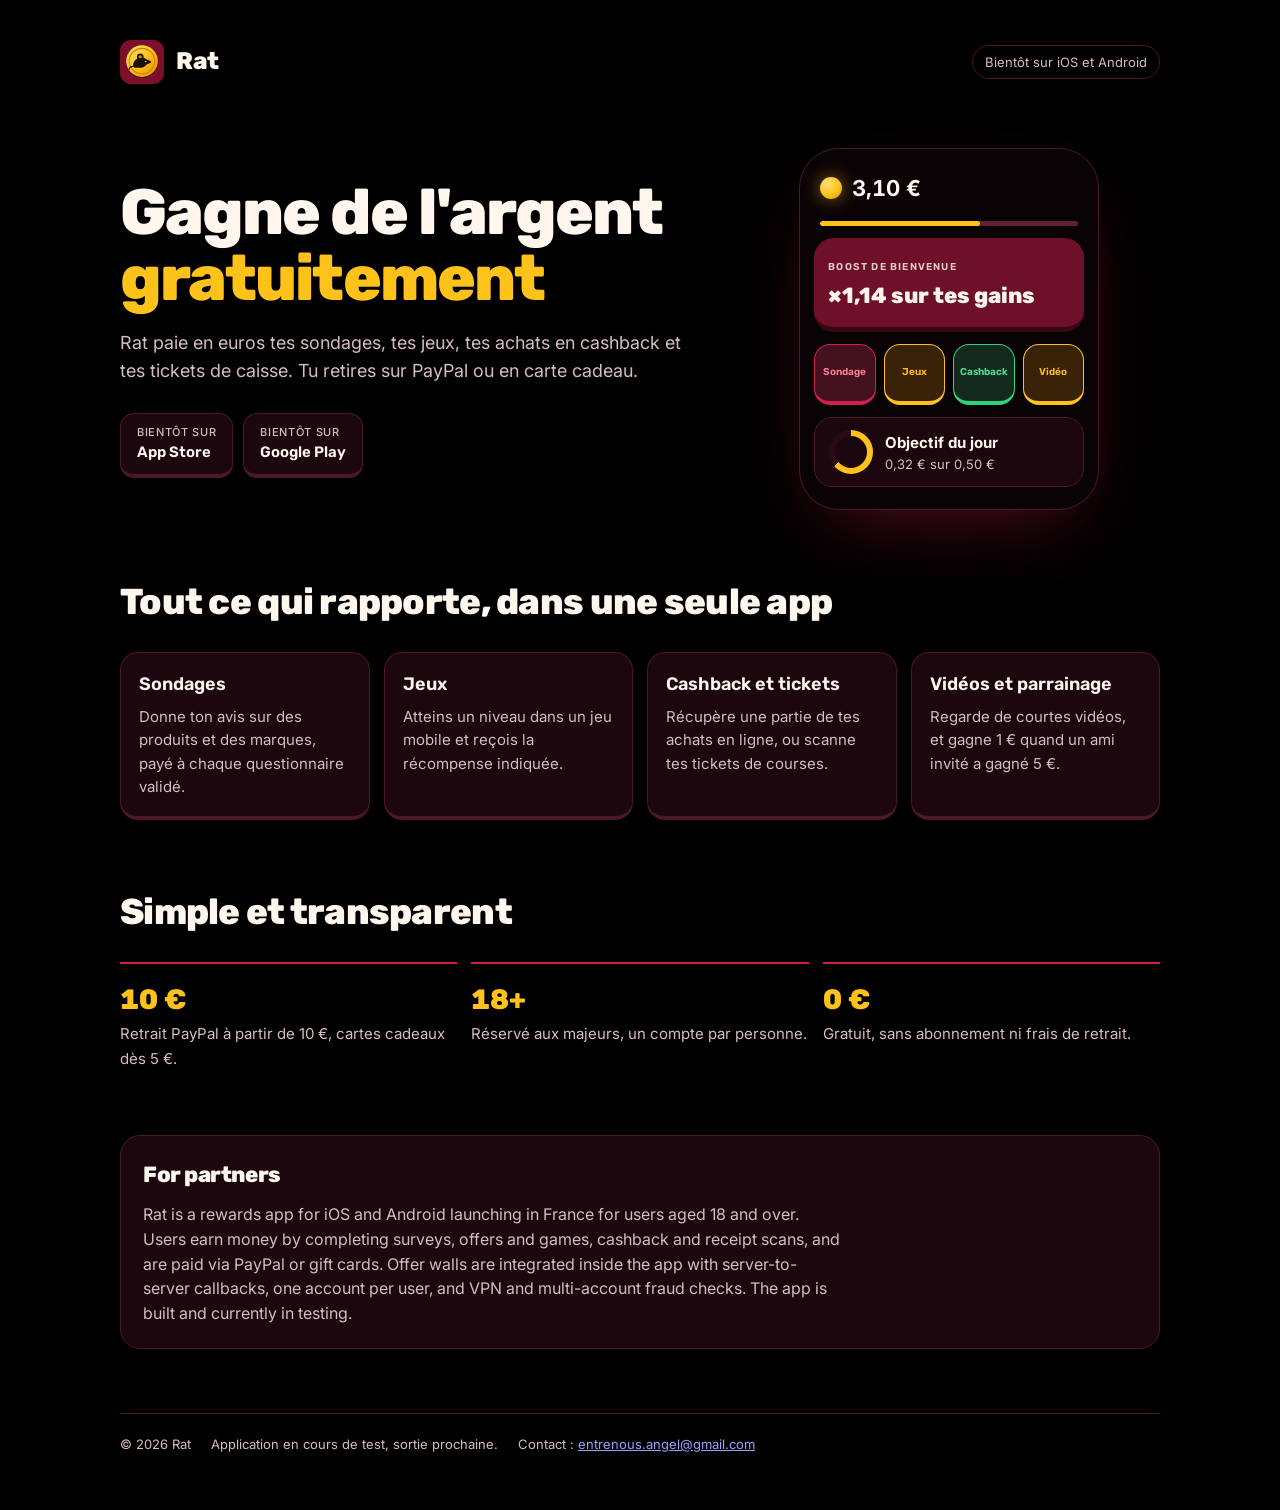
==== index.html @ 5dd68156 "Ajoute le contact" ====
<!doctype html>
<html lang="fr">
<head>
<meta charset="utf-8">
<meta name="viewport" content="width=device-width, initial-scale=1, viewport-fit=cover">
<meta name="description" content="Rat : gagne de l'argent gratuitement avec des sondages, des jeux, du cashback et des tickets de caisse.">
<title>Rat</title>
<link rel="preconnect" href="https://fonts.googleapis.com">
<link rel="stylesheet" href="https://fonts.googleapis.com/css2?family=Rubik:wght@600;800&family=Inter:wght@400;500;700&display=swap">
<style>
/* Mise en page : une colonne étroite façon fiche d'app, héros à gauche, maquette du téléphone à droite sur grand écran */
:root {
  color-scheme: dark;
  --bg: #000000;
  --card: #1C070E;
  --line: #4A1828;
  --cherry: #D02249;
  --wine: #6E1029;
  --gold: #FFC21A;
  --text: #FFF7EE;
  --muted: #D6BCC3;
  --display: "Rubik", "Arial Rounded MT Bold", system-ui, sans-serif;
  --body: "Inter", system-ui, -apple-system, "Segoe UI", sans-serif;
}
* { box-sizing: border-box; }
body { margin: 0; background: var(--bg); color: var(--text); font-family: var(--body); font-size: 16px; line-height: 1.55; padding-inline: 20px; padding-block: 0; }
.wrap { max-width: 1040px; margin: 0 auto; display: grid; gap: 64px; padding-block: 40px 56px; }
header { display: flex; align-items: center; gap: 12px; }
header .name { font-family: var(--display); font-weight: 800; font-size: 24px; letter-spacing: -0.02em; }
.badge { margin-left: auto; font-size: 13px; color: var(--muted); border: 1px solid var(--line); border-radius: 999px; padding: 6px 12px; }
.hero { display: grid; grid-template-columns: 1.15fr 0.85fr; gap: 48px; align-items: center; }
.hero > * { min-width: 0; }
h1 { font-family: var(--display); font-weight: 800; font-size: clamp(38px, 6vw, 64px); line-height: 1.02; letter-spacing: -0.03em; margin: 0 0 18px; text-wrap: balance; }
h1 em { font-style: normal; color: var(--gold); }
.lead { font-size: 18px; color: var(--muted); max-width: 34em; margin: 0 0 28px; }
.stores { display: flex; flex-wrap: wrap; gap: 10px; }
.store { background: var(--card); border: 1px solid var(--line); border-bottom-width: 4px; border-radius: 14px; padding: 10px 16px; font-family: var(--display); font-weight: 600; font-size: 15px; }
.store small { display: block; font-family: var(--body); font-weight: 500; font-size: 11px; color: var(--muted); letter-spacing: .06em; text-transform: uppercase; }
/* Maquette de l'écran Gagner */
.phone { justify-self: center; width: min(300px, 100%); background: #0a0306; border: 1px solid var(--line); border-radius: 40px; padding: 18px 14px 22px; display: grid; gap: 12px; box-shadow: 0 30px 80px -30px rgba(208,34,73,.45); }
.bal { display: flex; align-items: center; gap: 10px; padding: 4px 6px; }
.coin { width: 22px; height: 22px; border-radius: 50%; background: radial-gradient(circle at 35% 30%, #FFE27A, var(--gold) 55%, #D99A00); box-shadow: 0 0 18px rgba(255,194,26,.55); }
.bal b { font-family: var(--body); font-weight: 700; font-size: 22px; font-variant-numeric: tabular-nums; }
.bar { height: 5px; border-radius: 5px; background: #5E2234; overflow: hidden; margin: 0 6px; }
.bar i { display: block; height: 100%; width: 62%; background: var(--gold); border-radius: 5px; animation: fill 1.6s cubic-bezier(.2,.8,.2,1) both; }
.boost { background: var(--wine); border-radius: 20px; border-bottom: 5px solid #3A0714; padding: 14px; position: relative; overflow: hidden; }
.boost small { font-family: var(--display); font-weight: 600; font-size: 10px; letter-spacing: .12em; color: rgba(255,247,238,.8); }
.boost strong { display: block; font-family: var(--display); font-weight: 800; font-size: 22px; margin-top: 2px; }
.boost::after { content: ""; position: absolute; top: -40px; bottom: -40px; width: 50px; left: -80px; background: rgba(255,255,255,.16); transform: rotate(18deg); animation: shine 4s ease-in-out 1s infinite; }
.quick { display: grid; grid-template-columns: repeat(4, 1fr); gap: 8px; }
.quick span { aspect-ratio: 1; border-radius: 16px; display: grid; place-items: center; font-family: var(--display); font-weight: 600; font-size: 10px; border: 1px solid; border-bottom-width: 4px; }
.q1 { background: #43111F; border-color: var(--cherry) !important; color: #ff7d96; }
.q2 { background: #3A2208; border-color: var(--gold) !important; color: var(--gold); }
.q3 { background: #132A1C; border-color: #2BD47D !important; color: #4BE395; }
.q4 { background: #3A2208; border-color: var(--gold) !important; color: var(--gold); }
.goal { background: var(--card); border: 1px solid var(--line); border-radius: 18px; padding: 12px 14px; display: flex; gap: 12px; align-items: center; font-size: 13px; color: var(--muted); }
.ring { width: 44px; height: 44px; border-radius: 50%; background: conic-gradient(var(--gold) 0 64%, #2A0B15 64% 100%); display: grid; place-items: center; flex: none; }
.ring::before { content: ""; width: 32px; height: 32px; border-radius: 50%; background: var(--card); }
.goal b { display: block; color: var(--text); font-size: 15px; }
/* Façons de gagner */
section h2 { font-family: var(--display); font-weight: 800; font-size: clamp(26px, 3.6vw, 36px); letter-spacing: -0.02em; margin: 0 0 22px; }
.ways { display: grid; grid-template-columns: repeat(auto-fit, minmax(210px, 1fr)); gap: 14px; }
.way { background: var(--card); border: 1px solid var(--line); border-bottom-width: 4px; border-radius: 18px; padding: 18px; }
.way h3 { font-family: var(--display); font-weight: 600; font-size: 18px; margin: 0 0 6px; }
.way p { margin: 0; color: var(--muted); font-size: 15px; }
.facts { display: grid; grid-template-columns: repeat(auto-fit, minmax(200px, 1fr)); gap: 14px; }
.fact { border-top: 2px solid var(--cherry); padding-top: 14px; }
.fact b { font-family: var(--display); font-weight: 800; font-size: 28px; color: var(--gold); display: block; font-variant-numeric: tabular-nums; }
.fact span { color: var(--muted); font-size: 15px; }
.partners { background: var(--card); border: 1px solid var(--line); border-radius: 20px; padding: 22px; }
.partners p { margin: 0; color: var(--muted); max-width: 70ch; }
.partners h2 { font-size: 22px; margin-bottom: 10px; }
footer { color: var(--muted); font-size: 13px; display: flex; flex-wrap: wrap; gap: 8px 20px; border-top: 1px solid var(--line); padding-top: 20px; }
@keyframes fill { from { width: 0; } }
@keyframes shine { 0% { left: -80px; } 30%, 100% { left: 120%; } }
@media (prefers-reduced-motion: reduce) { .bar i, .boost::after { animation: none; } }
@media (max-width: 760px) { .hero { grid-template-columns: 1fr; } .wrap { gap: 48px; } }
</style>
</head>
<body>

<div class="wrap">
  <header>
    <svg width="44" height="44" viewBox="0 0 100 100" aria-hidden="true" style="border-radius:11px">
      <defs><linearGradient id="g" x1="0" y1="0" x2="1" y2="1"><stop offset="0" stop-color="#FFE27A"/><stop offset=".5" stop-color="#FFC21A"/><stop offset="1" stop-color="#E08E00"/></linearGradient></defs>
      <rect width="100" height="100" fill="#7D0F2B"/>
      <circle cx="50" cy="50" r="36" fill="#45071A"/><circle cx="50" cy="48" r="36" fill="url(#g)"/>
      <circle cx="50" cy="48" r="29" fill="none" stroke="#C98200" stroke-width="2.5"/>
      <path d="M30 58c0-10 8-18 19-18 4 0 7 1 10 3l9 4c3 1 4 4 1 5l-8 3c-3 5-8 8-14 8H34c-2 0-4-2-4-5z" fill="#1A1206"/>
      <circle cx="46" cy="38" r="7.5" fill="#1A1206"/><circle cx="46" cy="38" r="3.5" fill="#E08E00"/><circle cx="58" cy="49" r="1.8" fill="#FFC21A"/>
      <path d="M30 60c-6 0-9 3-9 7" fill="none" stroke="#1A1206" stroke-width="2.6" stroke-linecap="round"/>
    </svg>
    <span class="name">Rat</span>
    <span class="badge">Bientôt sur iOS et Android</span>
  </header>

  <div class="hero">
    <div>
      <h1>Gagne de l'argent <em>gratuitement</em></h1>
      <p class="lead">Rat paie en euros tes sondages, tes jeux, tes achats en cashback et tes tickets de caisse. Tu retires sur PayPal ou en carte cadeau.</p>
      <div class="stores">
        <span class="store"><small>Bientôt sur</small>App Store</span>
        <span class="store"><small>Bientôt sur</small>Google Play</span>
      </div>
    </div>
    <div class="phone" aria-label="Aperçu de l'écran Gagner">
      <div class="bal"><span class="coin"></span><b>3,10 €</b></div>
      <div class="bar"><i></i></div>
      <div class="boost"><small>BOOST DE BIENVENUE</small><strong>×1,14 sur tes gains</strong></div>
      <div class="quick"><span class="q1">Sondage</span><span class="q2">Jeux</span><span class="q3">Cashback</span><span class="q4">Vidéo</span></div>
      <div class="goal"><span class="ring"></span><div><b>Objectif du jour</b>0,32 € sur 0,50 €</div></div>
    </div>
  </div>

  <section>
    <h2>Tout ce qui rapporte, dans une seule app</h2>
    <div class="ways">
      <div class="way"><h3>Sondages</h3><p>Donne ton avis sur des produits et des marques, payé à chaque questionnaire validé.</p></div>
      <div class="way"><h3>Jeux</h3><p>Atteins un niveau dans un jeu mobile et reçois la récompense indiquée.</p></div>
      <div class="way"><h3>Cashback et tickets</h3><p>Récupère une partie de tes achats en ligne, ou scanne tes tickets de courses.</p></div>
      <div class="way"><h3>Vidéos et parrainage</h3><p>Regarde de courtes vidéos, et gagne 1 € quand un ami invité a gagné 5 €.</p></div>
    </div>
  </section>

  <section>
    <h2>Simple et transparent</h2>
    <div class="facts">
      <div class="fact"><b>10 €</b><span>Retrait PayPal à partir de 10 €, cartes cadeaux dès 5 €.</span></div>
      <div class="fact"><b>18+</b><span>Réservé aux majeurs, un compte par personne.</span></div>
      <div class="fact"><b>0 €</b><span>Gratuit, sans abonnement ni frais de retrait.</span></div>
    </div>
  </section>

  <section class="partners" lang="en">
    <h2>For partners</h2>
    <p>Rat is a rewards app for iOS and Android launching in France for users aged 18 and over. Users earn money by completing surveys, offers and games, cashback and receipt scans, and are paid via PayPal or gift cards. Offer walls are integrated inside the app with server-to-server callbacks, one account per user, and VPN and multi-account fraud checks. The app is built and currently in testing.</p>
  </section>

  <footer>
    <span>© 2026 Rat</span>
    <span>Application en cours de test, sortie prochaine.</span>
    <span>Contact : <a href="mailto:entrenous.angel@gmail.com">entrenous.angel@gmail.com</a></span>
  </footer>
</div>
</body>
</html>
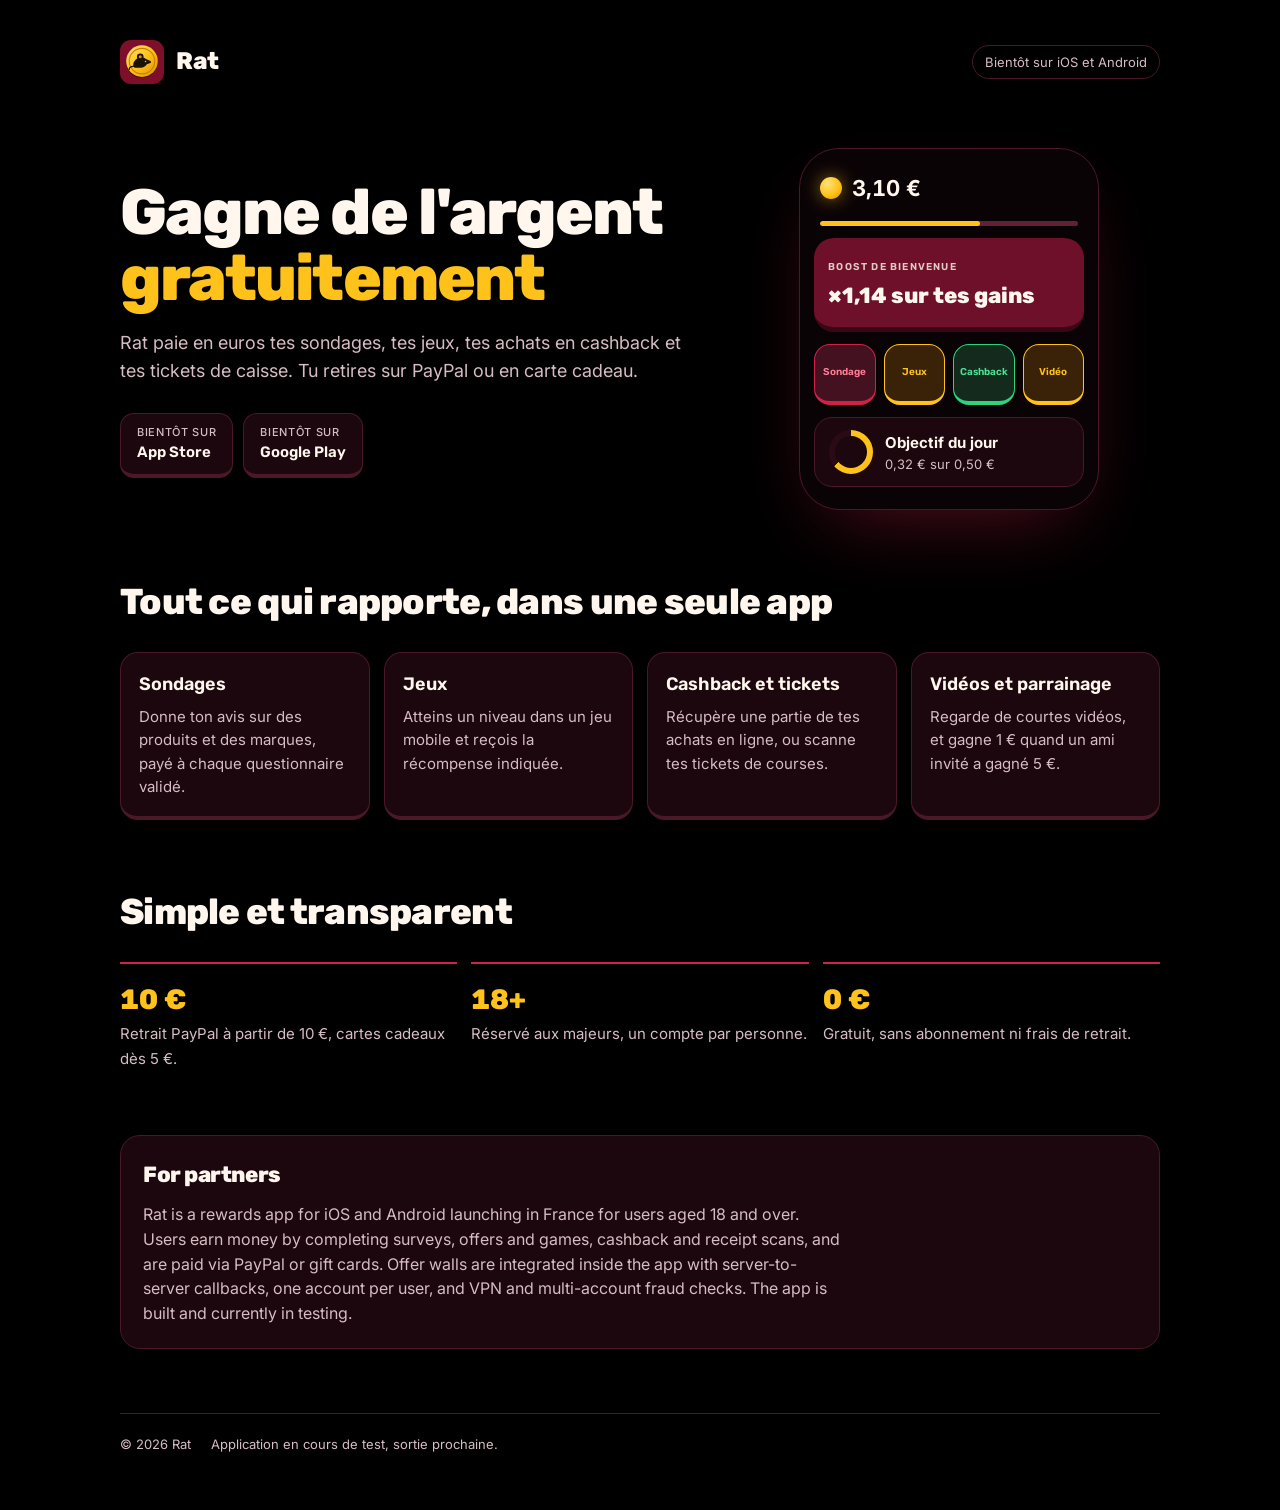
==== commit 70b733b2: "Page de présentation de Rat" ====
--- a/index.html
+++ b/index.html
@@ -139,7 +139,6 @@
   <footer>
     <span>© 2026 Rat</span>
     <span>Application en cours de test, sortie prochaine.</span>
-    <span>Contact : <a href="mailto:entrenous.angel@gmail.com">entrenous.angel@gmail.com</a></span>
   </footer>
 </div>
 </body>
